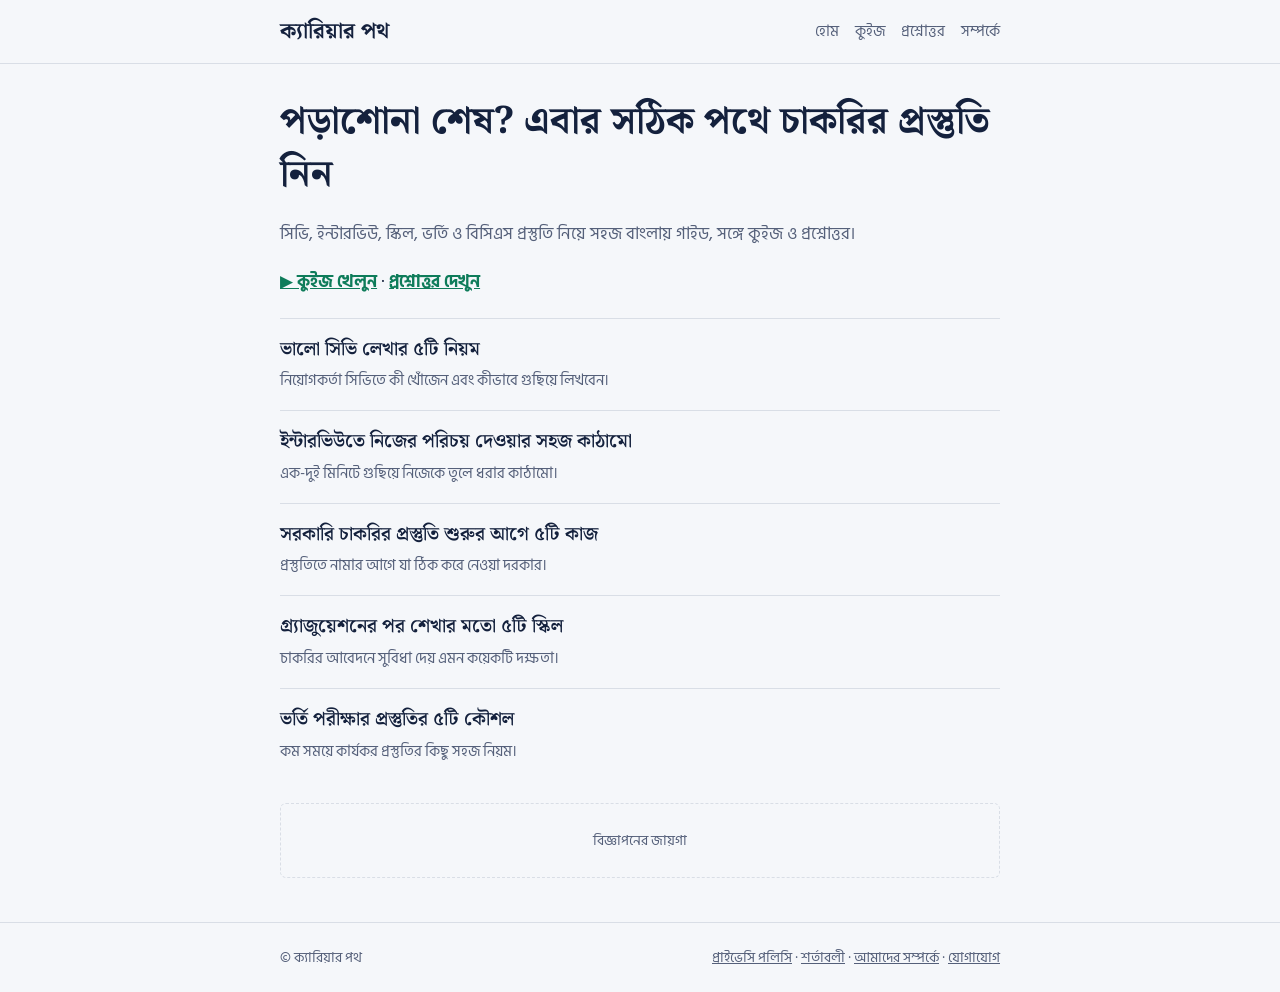
==== index.html @ 370eeb0a "Add files via upload" ====
<!DOCTYPE html>
<html lang="bn"><head><meta charset="utf-8"><meta name="viewport" content="width=device-width, initial-scale=1, viewport-fit=cover">
<title>শিক্ষা, চাকরি ও ক্যারিয়ার গাইড – ক্যারিয়ার পথ</title><meta name="description" content="সিভি, ইন্টারভিউ, চাকরির প্রস্তুতি, ভর্তি ও কুইজ নিয়ে সহজ বাংলা গাইড।">
<link rel="stylesheet" href="https://fonts.googleapis.com/css2?family=Hind+Siliguri:wght@400;600&family=Noto+Serif+Bengali:wght@600;700&display=swap">
<link rel="stylesheet" href="/style.css">
</head><body>
<header><div class="wrap"><a class="logo" href="/">ক্যারিয়ার পথ</a>
<nav><a href="/">হোম</a><a href="/quiz.html">কুইজ</a><a href="/qa.html">প্রশ্নোত্তর</a><a href="/about.html">সম্পর্কে</a></nav></div></header>
<main class="wrap"><h1>পড়াশোনা শেষ? এবার সঠিক পথে চাকরির প্রস্তুতি নিন</h1>
<p class="lead">সিভি, ইন্টারভিউ, স্কিল, ভর্তি ও বিসিএস প্রস্তুতি নিয়ে সহজ বাংলায় গাইড, সঙ্গে কুইজ ও প্রশ্নোত্তর।</p>
<p><a href="/quiz.html"><b>▶ কুইজ খেলুন</b></a> · <a href="/qa.html"><b>প্রশ্নোত্তর দেখুন</b></a></p>
<ul class="list">
<li><a href="/cv-likhar-niyom.html">ভালো সিভি লেখার ৫টি নিয়ম</a><p>নিয়োগকর্তা সিভিতে কী খোঁজেন এবং কীভাবে গুছিয়ে লিখবেন।</p></li>
<li><a href="/interview-self-intro.html">ইন্টারভিউতে নিজের পরিচয় দেওয়ার সহজ কাঠামো</a><p>এক-দুই মিনিটে গুছিয়ে নিজেকে তুলে ধরার কাঠামো।</p></li>
<li><a href="/govt-job-prep-start.html">সরকারি চাকরির প্রস্তুতি শুরুর আগে ৫টি কাজ</a><p>প্রস্তুতিতে নামার আগে যা ঠিক করে নেওয়া দরকার।</p></li>
<li><a href="/skills-after-graduation.html">গ্র্যাজুয়েশনের পর শেখার মতো ৫টি স্কিল</a><p>চাকরির আবেদনে সুবিধা দেয় এমন কয়েকটি দক্ষতা।</p></li>
<li><a href="/admission-prep-tips.html">ভর্তি পরীক্ষার প্রস্তুতির ৫টি কৌশল</a><p>কম সময়ে কার্যকর প্রস্তুতির কিছু সহজ নিয়ম।</p></li>
</ul>
<div class="ad">বিজ্ঞাপনের জায়গা</div></main>
<footer><div class="wrap"><span>© ক্যারিয়ার পথ</span>
<span><a href="/privacy.html">প্রাইভেসি পলিসি</a> · <a href="/terms.html">শর্তাবলী</a> · <a href="/about.html">আমাদের সম্পর্কে</a> · <a href="/contact.html">যোগাযোগ</a></span></div></footer>
</body></html>
---- style.css ----
:root{--bg:#F5F7FA;--ink:#14213D;--muted:#55607A;--line:#D9DEE6;--accent:#0E7C5A;--panel:#fff;box-sizing:border-box;padding-top:env(safe-area-inset-top,0px);padding-bottom:env(safe-area-inset-bottom,0px)}
@media(prefers-color-scheme:dark){:root{--bg:#0F1626;--ink:#E8ECF5;--muted:#9AA6C0;--line:#26304A;--accent:#3CC796;--panel:#16203A}}
*{box-sizing:border-box}
body{margin:0;background:var(--bg);color:var(--ink);font:400 17px/1.8 "Hind Siliguri",system-ui,sans-serif}
a{color:var(--accent)}
:focus-visible{outline:3px solid #F4B942;outline-offset:2px}
.wrap{max-width:760px;margin:0 auto;padding:0 20px}
header{border-bottom:1px solid var(--line)}
header .wrap{display:flex;justify-content:space-between;align-items:center;padding-top:14px;padding-bottom:14px;gap:12px;flex-wrap:wrap}
.logo{font:700 22px "Noto Serif Bengali",serif;text-decoration:none;color:var(--ink)}
nav{display:flex;gap:16px;font-size:15px}
nav a{text-decoration:none;color:var(--muted)}
h1{font:700 clamp(26px,5.5vw,38px)/1.4 "Noto Serif Bengali",serif;margin:32px 0 10px}
h2{font:700 21px/1.5 "Noto Serif Bengali",serif;margin:28px 0 6px}
.lead{color:var(--muted)}
.list{list-style:none;margin:20px 0;padding:0}
.list li{padding:16px 0;border-top:1px solid var(--line)}
.list a{text-decoration:none;color:var(--ink);font:600 19px/1.5 "Noto Serif Bengali",serif}
.list p{margin:2px 0 0;color:var(--muted);font-size:15px}
.ad{border:1px dashed var(--line);color:var(--muted);text-align:center;padding:24px 12px;font-size:14px;margin:22px 0;border-radius:6px}
footer{border-top:1px solid var(--line);margin-top:44px;padding:22px 0;color:var(--muted);font-size:14px}
footer .wrap{display:flex;gap:14px;flex-wrap:wrap;justify-content:space-between}
footer a{color:var(--muted)}
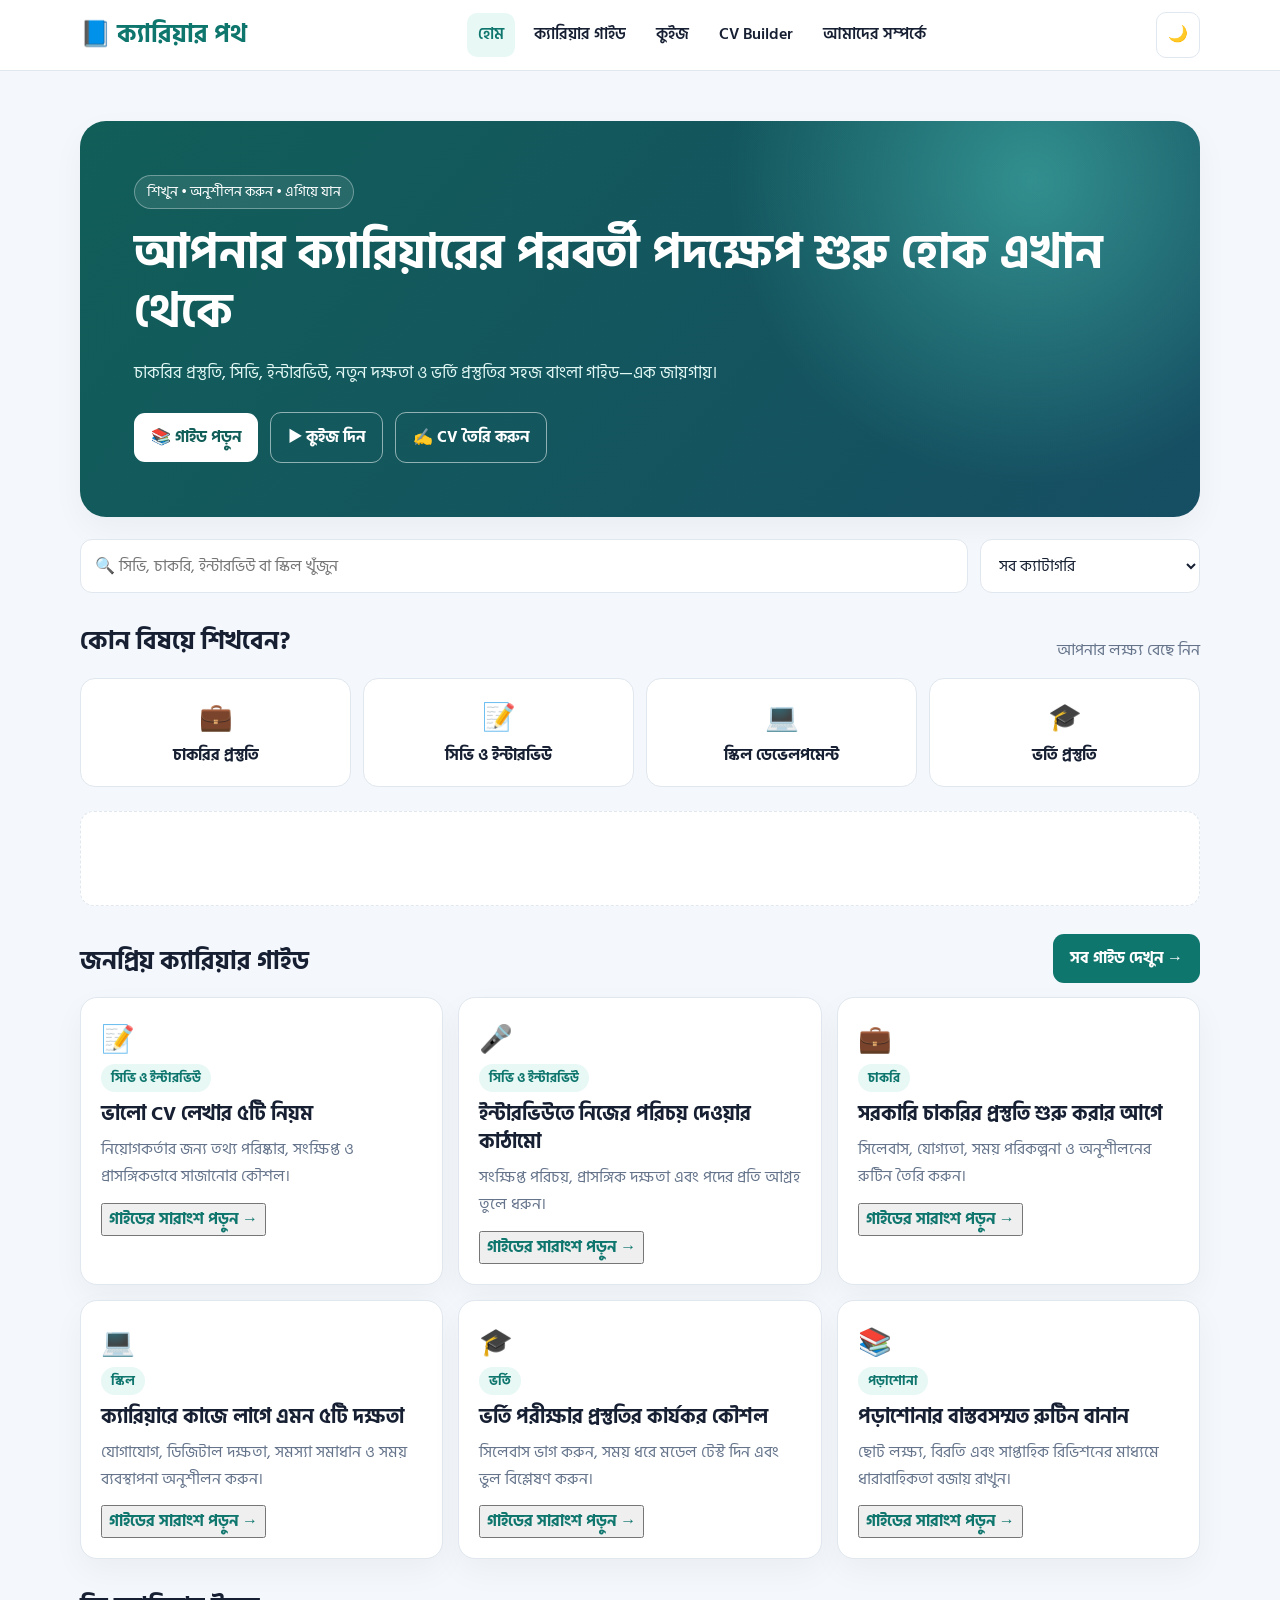
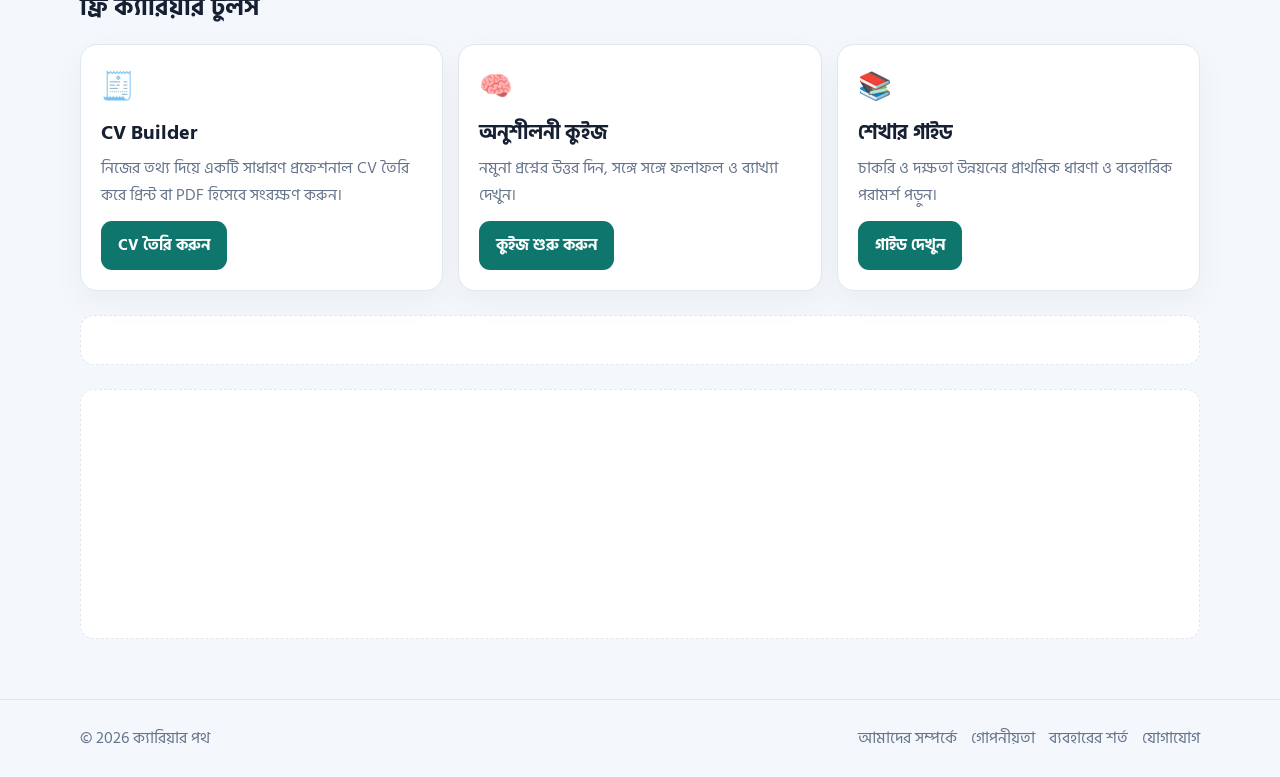
==== commit a311f746: "Update index.html" ====
--- a/index.html
+++ b/index.html
@@ -1,22 +1,223 @@
 <!DOCTYPE html>
-<html lang="bn"><head><meta charset="utf-8"><meta name="viewport" content="width=device-width, initial-scale=1, viewport-fit=cover">
-<title>শিক্ষা, চাকরি ও ক্যারিয়ার গাইড – ক্যারিয়ার পথ</title><meta name="description" content="সিভি, ইন্টারভিউ, চাকরির প্রস্তুতি, ভর্তি ও কুইজ নিয়ে সহজ বাংলা গাইড।">
-<link rel="stylesheet" href="https://fonts.googleapis.com/css2?family=Hind+Siliguri:wght@400;600&family=Noto+Serif+Bengali:wght@600;700&display=swap">
-<link rel="stylesheet" href="/style.css">
-</head><body>
-<header><div class="wrap"><a class="logo" href="/">ক্যারিয়ার পথ</a>
-<nav><a href="/">হোম</a><a href="/quiz.html">কুইজ</a><a href="/qa.html">প্রশ্নোত্তর</a><a href="/about.html">সম্পর্কে</a></nav></div></header>
-<main class="wrap"><h1>পড়াশোনা শেষ? এবার সঠিক পথে চাকরির প্রস্তুতি নিন</h1>
-<p class="lead">সিভি, ইন্টারভিউ, স্কিল, ভর্তি ও বিসিএস প্রস্তুতি নিয়ে সহজ বাংলায় গাইড, সঙ্গে কুইজ ও প্রশ্নোত্তর।</p>
-<p><a href="/quiz.html"><b>▶ কুইজ খেলুন</b></a> · <a href="/qa.html"><b>প্রশ্নোত্তর দেখুন</b></a></p>
-<ul class="list">
-<li><a href="/cv-likhar-niyom.html">ভালো সিভি লেখার ৫টি নিয়ম</a><p>নিয়োগকর্তা সিভিতে কী খোঁজেন এবং কীভাবে গুছিয়ে লিখবেন।</p></li>
-<li><a href="/interview-self-intro.html">ইন্টারভিউতে নিজের পরিচয় দেওয়ার সহজ কাঠামো</a><p>এক-দুই মিনিটে গুছিয়ে নিজেকে তুলে ধরার কাঠামো।</p></li>
-<li><a href="/govt-job-prep-start.html">সরকারি চাকরির প্রস্তুতি শুরুর আগে ৫টি কাজ</a><p>প্রস্তুতিতে নামার আগে যা ঠিক করে নেওয়া দরকার।</p></li>
-<li><a href="/skills-after-graduation.html">গ্র্যাজুয়েশনের পর শেখার মতো ৫টি স্কিল</a><p>চাকরির আবেদনে সুবিধা দেয় এমন কয়েকটি দক্ষতা।</p></li>
-<li><a href="/admission-prep-tips.html">ভর্তি পরীক্ষার প্রস্তুতির ৫টি কৌশল</a><p>কম সময়ে কার্যকর প্রস্তুতির কিছু সহজ নিয়ম।</p></li>
-</ul>
-<div class="ad">বিজ্ঞাপনের জায়গা</div></main>
-<footer><div class="wrap"><span>© ক্যারিয়ার পথ</span>
-<span><a href="/privacy.html">প্রাইভেসি পলিসি</a> · <a href="/terms.html">শর্তাবলী</a> · <a href="/about.html">আমাদের সম্পর্কে</a> · <a href="/contact.html">যোগাযোগ</a></span></div></footer>
-</body></html>+<html lang="bn">
+<head>
+<meta charset="UTF-8">
+<meta name="viewport" content="width=device-width, initial-scale=1">
+<meta name="theme-color" content="#0f766e">
+<title>ক্যারিয়ার পথ — শিক্ষা, চাকরি ও ক্যারিয়ার গাইড</title>
+<meta name="description" content="বাংলায় ক্যারিয়ার গাইড, CV Builder, চাকরির প্রস্তুতি, ইন্টারভিউ টিপস ও অনুশীলনী কুইজ।">
+<link rel="canonical" href="https://rifathossain122100-dev.github.io/">
+<link rel="preconnect" href="https://fonts.googleapis.com">
+<link href="https://fonts.googleapis.com/css2?family=Hind+Siliguri:wght@400;500;600;700&display=swap" rel="stylesheet">
+<style>
+:root{--bg:#f4f7fb;--card:#fff;--text:#172033;--muted:#65748b;--primary:#0f766e;--primary2:#115e59;--border:#e0e7ef;--soft:#e7f8f5;--shadow:0 12px 32px #0f172a0b}
+body.dark{--bg:#0b1220;--card:#121d2e;--text:#edf4ff;--muted:#a6b4c8;--primary:#5eead4;--primary2:#99f6e4;--border:#29374b;--soft:#14312f;--shadow:0 12px 32px #0003}
+*{box-sizing:border-box}html{scroll-behavior:smooth}body{margin:0;background:var(--bg);color:var(--text);font-family:'Hind Siliguri',sans-serif;line-height:1.7}a{color:inherit;text-decoration:none}button,input,textarea,select{font:inherit}button{cursor:pointer}.wrap{width:min(1120px,92%);margin:auto}
+header{position:sticky;top:0;z-index:20;background:var(--card);border-bottom:1px solid var(--border)}.nav{min-height:70px;display:flex;align-items:center;justify-content:space-between;gap:16px;flex-wrap:wrap}.brand{font-size:25px;font-weight:700;color:var(--primary)}nav{display:flex;gap:8px;flex-wrap:wrap}nav button,.icon-btn{border:0;background:transparent;color:var(--text);padding:8px 11px;border-radius:10px;font-weight:600}nav button:hover,nav button.active{background:var(--soft);color:var(--primary)}.icon-btn{border:1px solid var(--border)}
+main{padding-bottom:36px}.hero{margin:26px 0 22px;padding:clamp(26px,5vw,54px);border-radius:26px;color:white;background:radial-gradient(circle at 85% 15%,#5eead466,transparent 30%),linear-gradient(130deg,#115e59,#164e63);box-shadow:var(--shadow)}.pill{display:inline-block;border:1px solid #ffffff55;background:#ffffff18;border-radius:30px;padding:4px 12px;font-size:14px}.hero h1{font-size:clamp(30px,5vw,47px);line-height:1.25;margin:16px 0 12px}.hero p{max-width:680px;color:#e1f7f4;font-size:17px}.btn{display:inline-flex;align-items:center;justify-content:center;gap:7px;border:0;border-radius:11px;padding:11px 17px;background:var(--primary);color:white;font-weight:700}.hero .btn{background:#fff;color:#115e59;margin:7px 8px 0 0}.hero .btn.outline{background:transparent;color:white;border:1px solid #ffffff88}.section-head{display:flex;align-items:end;justify-content:space-between;gap:12px;margin:28px 0 14px}.section-head h2{font-size:25px;margin:0}.muted{color:var(--muted)}.searchrow{display:grid;grid-template-columns:1fr 220px;gap:12px;margin:20px 0}.field{width:100%;padding:12px 14px;border:1px solid var(--border);border-radius:12px;background:var(--card);color:var(--text);outline-color:var(--primary)}.grid{display:grid;grid-template-columns:repeat(3,minmax(0,1fr));gap:15px}.card{background:var(--card);border:1px solid var(--border);border-radius:17px;padding:20px;box-shadow:var(--shadow);min-width:0}.card h3{margin:8px 0;font-size:20px;line-height:1.4}.card p{color:var(--muted);margin:0 0 12px}.tag{display:inline-block;background:var(--soft);color:var(--primary);padding:3px 10px;border-radius:30px;font-size:13px;font-weight:700}.emoji{font-size:27px}.read{color:var(--primary);font-weight:700}.category-grid{display:grid;grid-template-columns:repeat(4,1fr);gap:12px}.category{background:var(--card);border:1px solid var(--border);border-radius:15px;padding:17px 10px;text-align:center;color:var(--text);font-weight:700}.category span{display:block;font-size:27px}.adslot{min-height:95px;margin:24px 0;background:var(--card);border:1px dashed var(--border);border-radius:14px;display:grid;place-items:center;text-align:center;padding:12px;color:var(--muted);overflow:hidden}.adslot small{display:block;font-size:11px}.page{display:none;padding-top:24px}.page.active{display:block}.page-intro{margin-bottom:20px}.two-col{display:grid;grid-template-columns:1fr 1fr;gap:16px}.formgrid{display:grid;grid-template-columns:1fr 1fr;gap:12px}.formgrid .full{grid-column:1/-1}.label{display:block;font-weight:600;margin-bottom:5px}.quiz-option{display:block;width:100%;text-align:left;padding:12px;margin:8px 0;border:1px solid var(--border);border-radius:11px;background:var(--card);color:var(--text)}.quiz-option:hover{border-color:var(--primary)}.quiz-option.correct{background:#dcfce7;color:#166534;border-color:#86efac}.quiz-option.wrong{background:#fee2e2;color:#991b1b;border-color:#fca5a5}.notice{padding:13px 15px;border-radius:12px;background:var(--soft);color:var(--text);margin:12px 0}.resume-preview{background:white;color:#172033;padding:28px;border:1px solid #d1d5db;border-radius:8px;min-height:260px}.resume-preview h2{margin:0;color:#115e59}.resume-preview hr{border:0;border-top:2px solid #0f766e;margin:10px 0}.resume-preview h3{margin:12px 0 3px}.resume-preview p{margin:3px 0}.footer{border-top:1px solid var(--border);padding:25px 0;color:var(--muted)}.footer-inner{display:flex;justify-content:space-between;gap:12px;flex-wrap:wrap}.footlinks{display:flex;gap:14px;flex-wrap:wrap}.empty{text-align:center;padding:25px;color:var(--muted);grid-column:1/-1}.small{font-size:13px}.hide{display:none!important}
+@media(max-width:760px){.nav{padding:10px 0}.nav nav{order:3;width:100%;overflow-x:auto;flex-wrap:nowrap;padding-bottom:4px}.nav nav button{white-space:nowrap}.grid{grid-template-columns:1fr}.category-grid{grid-template-columns:repeat(2,1fr)}.searchrow,.two-col{grid-template-columns:1fr}.formgrid{grid-template-columns:1fr}.formgrid .full{grid-column:auto}.section-head{align-items:start;flex-direction:column}}
+@media print{header,.hero,.no-print,.footer{display:none!important}body{background:white}.wrap{width:100%}.page{display:none!important}#cvPage{display:block!important}.resume-preview{border:0;padding:0}}
+</style>
+</head>
+<body>
+<header>
+ <div class="wrap nav">
+  <a href="#" class="brand" data-page="home">📘 ক্যারিয়ার পথ</a>
+  <nav aria-label="প্রধান নেভিগেশন">
+   <button class="active" data-page="home">হোম</button>
+   <button data-page="guides">ক্যারিয়ার গাইড</button>
+   <button data-page="quiz">কুইজ</button>
+   <button data-page="cv">CV Builder</button>
+   <button data-page="about">আমাদের সম্পর্কে</button>
+  </nav>
+  <button class="icon-btn" id="themeToggle" aria-label="থিম পরিবর্তন">🌙</button>
+ </div>
+</header>
+<main class="wrap">
+<section id="homePage" class="page active">
+ <div class="hero">
+  <span class="pill">শিখুন • অনুশীলন করুন • এগিয়ে যান</span>
+  <h1>আপনার ক্যারিয়ারের পরবর্তী পদক্ষেপ শুরু হোক এখান থেকে</h1>
+  <p>চাকরির প্রস্তুতি, সিভি, ইন্টারভিউ, নতুন দক্ষতা ও ভর্তি প্রস্তুতির সহজ বাংলা গাইড—এক জায়গায়।</p>
+  <button class="btn" data-page="guides">📚 গাইড পড়ুন</button>
+  <button class="btn outline" data-page="quiz">▶ কুইজ দিন</button>
+  <button class="btn outline" data-page="cv">✍️ CV তৈরি করুন</button>
+ </div>
+ <div class="searchrow">
+  <input class="field" id="homeSearch" type="search" placeholder="🔍 সিভি, চাকরি, ইন্টারভিউ বা স্কিল খুঁজুন">
+  <select class="field" id="homeCategory"><option value="সব">সব ক্যাটাগরি</option><option>চাকরি</option><option>সিভি ও ইন্টারভিউ</option><option>স্কিল</option><option>ভর্তি</option><option>পড়াশোনা</option></select>
+ </div>
+ <div class="section-head"><h2>কোন বিষয়ে শিখবেন?</h2><span class="muted">আপনার লক্ষ্য বেছে নিন</span></div>
+ <div class="category-grid">
+  <button class="category" data-filter="চাকরি"><span>💼</span>চাকরির প্রস্তুতি</button>
+  <button class="category" data-filter="সিভি ও ইন্টারভিউ"><span>📝</span>সিভি ও ইন্টারভিউ</button>
+  <button class="category" data-filter="স্কিল"><span>💻</span>স্কিল ডেভেলপমেন্ট</button>
+  <button class="category" data-filter="ভর্তি"><span>🎓</span>ভর্তি প্রস্তুতি</button>
+ </div>
+ <div class="adslot" aria-label="বিজ্ঞাপন">
+  <script async="async" data-cfasync="false" src="https://bauval.org/21/ec439798a4ac57d66d817106ff1d4ce7"></script>
+  <div id="container-ec439798a4ac57d66d817106ff1d4ce7"></div>
+</div>
+ <div class="section-head"><h2>জনপ্রিয় ক্যারিয়ার গাইড</h2><button class="btn" data-page="guides">সব গাইড দেখুন →</button></div>
+ <div class="grid" id="homeArticles"></div>
+ <div class="section-head"><h2>ফ্রি ক্যারিয়ার টুলস</h2></div>
+ <div class="grid">
+  <article class="card"><div class="emoji">🧾</div><h3>CV Builder</h3><p>নিজের তথ্য দিয়ে একটি সাধারণ প্রফেশনাল CV তৈরি করে প্রিন্ট বা PDF হিসেবে সংরক্ষণ করুন।</p><button class="btn" data-page="cv">CV তৈরি করুন</button></article>
+  <article class="card"><div class="emoji">🧠</div><h3>অনুশীলনী কুইজ</h3><p>নমুনা প্রশ্নের উত্তর দিন, সঙ্গে সঙ্গে ফলাফল ও ব্যাখ্যা দেখুন।</p><button class="btn" data-page="quiz">কুইজ শুরু করুন</button></article>
+  <article class="card"><div class="emoji">📚</div><h3>শেখার গাইড</h3><p>চাকরি ও দক্ষতা উন্নয়নের প্রাথমিক ধারণা ও ব্যবহারিক পরামর্শ পড়ুন।</p><button class="btn" data-page="guides">গাইড দেখুন</button></article>
+ </div>
+</section>
+
+<section id="guidesPage" class="page">
+ <div class="page-intro"><span class="tag">CAREER LIBRARY</span><h1>ক্যারিয়ার গাইড ও শেখার লাইব্রেরি</h1><p class="muted">বিষয় বা কীওয়ার্ড দিয়ে গাইড খুঁজুন। প্রকাশিত তথ্যের তারিখ ও উৎস প্রতিটি নিবন্ধে যাচাই করুন।</p></div>
+ <div class="searchrow"><input class="field" id="guideSearch" type="search" placeholder="গাইড খুঁজুন..."><select class="field" id="guideCategory"><option value="সব">সব ক্যাটাগরি</option><option>চাকরি</option><option>সিভি ও ইন্টারভিউ</option><option>স্কিল</option><option>ভর্তি</option><option>পড়াশোনা</option></select></div>
+ <div class="grid" id="allArticles"></div>
+ <div class="notice">তথ্যসংক্রান্ত সতর্কতা: এখানে দেওয়া গাইড সাধারণ শিক্ষামূলক তথ্য। চাকরির বিজ্ঞপ্তি, যোগ্যতা, তারিখ ও সরকারি নিয়ম সংশ্লিষ্ট অফিসিয়াল উৎস থেকে যাচাই করুন।</div>
+</section>
+
+<section id="quizPage" class="page">
+ <div class="page-intro"><span class="tag">PRACTICE QUIZ</span><h1>ক্যারিয়ার প্রস্তুতি কুইজ</h1><p class="muted">এটি একটি নমুনা অনুশীলনী কুইজ—এটি কোনো অফিসিয়াল পরীক্ষার প্রশ্নপত্র নয়।</p></div>
+ <div class="card" id="quizBox">
+  <div class="section-head"><h2 id="quizProgress">প্রশ্ন ১</h2><span class="tag">নিজেকে যাচাই করুন</span></div>
+  <h3 id="quizQuestion"></h3><div id="quizOptions"></div><p id="quizFeedback" aria-live="polite" class="muted"></p>
+  <button class="btn" id="nextQuestion">পরের প্রশ্ন →</button>
+  <button class="btn" id="restartQuiz" style="display:none">আবার শুরু করুন</button>
+ </div>
+</section>
+
+<section id="cvPage" class="page">
+ <div class="page-intro no-print"><span class="tag">FREE TOOL</span><h1>সহজ CV Builder</h1><p class="muted">নিজের সঠিক তথ্য লিখুন। Preview তৈরি করে Print চাপুন; প্রিন্ট ডায়ালগে “Save as PDF” নির্বাচন করা যায়। তথ্য এই ব্রাউজারে সার্ভারে পাঠানো হয় না।</p></div>
+ <div class="two-col no-print">
+  <form class="card" id="cvForm">
+   <h2>আপনার তথ্য</h2>
+   <div class="formgrid">
+    <div class="full"><label class="label" for="cvName">পূর্ণ নাম *</label><input class="field" id="cvName" required placeholder="আপনার নাম"></div>
+    <div><label class="label" for="cvEmail">ইমেইল</label><input class="field" id="cvEmail" type="email" placeholder="name@example.com"></div>
+    <div><label class="label" for="cvPhone">ফোন</label><input class="field" id="cvPhone" placeholder="মোবাইল নম্বর"></div>
+    <div class="full"><label class="label" for="cvAddress">ঠিকানা / শহর</label><input class="field" id="cvAddress" placeholder="শহর, জেলা"></div>
+    <div class="full"><label class="label" for="cvObjective">Career Objective</label><textarea class="field" id="cvObjective" rows="3" placeholder="আপনার পেশাগত লক্ষ্য"></textarea></div>
+    <div class="full"><label class="label" for="cvEducation">শিক্ষাগত যোগ্যতা</label><textarea class="field" id="cvEducation" rows="3" placeholder="ডিগ্রি, প্রতিষ্ঠান, বছর, ফলাফল"></textarea></div>
+    <div class="full"><label class="label" for="cvSkills">দক্ষতা</label><textarea class="field" id="cvSkills" rows="2" placeholder="যেমন: MS Word, Communication, বাংলা/ইংরেজি"></textarea></div>
+    <div class="full"><label class="label" for="cvExperience">অভিজ্ঞতা / প্রজেক্ট</label><textarea class="field" id="cvExperience" rows="3" placeholder="প্রাসঙ্গিক অভিজ্ঞতা বা প্রজেক্ট; না থাকলে ফাঁকা রাখুন"></textarea></div>
+   </div>
+   <p><button class="btn" type="submit">Preview আপডেট করুন</button> <button class="btn" type="button" id="printCV">প্রিন্ট / PDF</button></p>
+   <p class="small muted">মিথ্যা যোগ্যতা বা অভিজ্ঞতা লিখবেন না। চাকরির ধরন অনুযায়ী CV পরিবর্তন করুন।</p>
+  </form>
+  <div class="card"><h2>CV Preview</h2><div class="resume-preview" id="resumePreview"><h2>আপনার নাম</h2><p>আপনার যোগাযোগের তথ্য</p><hr><h3>Career Objective</h3><p>আপনার পেশাগত লক্ষ্য এখানে দেখা যাবে।</p><h3>Education</h3><p>আপনার শিক্ষাগত যোগ্যতা</p></div></div>
+ </div>
+ <div class="resume-preview hide" id="printOnlyPreview"></div>
+</section>
+
+<section id="aboutPage" class="page">
+ <div class="page-intro"><span class="tag">ABOUT</span><h1>ক্যারিয়ার পথ সম্পর্কে</h1><p class="muted">শিক্ষা, চাকরির প্রস্তুতি এবং দক্ষতা উন্নয়নকে সহজ ভাষায় তুলে ধরাই এই ওয়েবসাইটের উদ্দেশ্য।</p></div>
+ <div class="grid">
+  <article class="card"><div class="emoji">🎯</div><h3>আমাদের উদ্দেশ্য</h3><p>বাংলাভাষী শিক্ষার্থী ও চাকরিপ্রার্থীদের জন্য ব্যবহারিক গাইড, অনুশীলনী ও সহজ টুল এক জায়গায় রাখা।</p></article>
+  <article class="card"><div class="emoji">🔎</div><h3>তথ্যের নির্ভরযোগ্যতা</h3><p>গুরুত্বপূর্ণ নিয়ম, চাকরির বিজ্ঞপ্তি ও সময়সীমা সংশ্লিষ্ট অফিসিয়াল উৎস থেকে যাচাই করা উচিত।</p></article>
+  <article class="card"><div class="emoji">✉️</div><h3>যোগাযোগ</h3><p>প্রশ্ন, সংশোধন বা মতামতের জন্য আপনার কার্যকর ইমেইল ঠিকানা এখানে প্রকাশ করুন।</p><p><b>ইমেইল:</b> [আপনার যোগাযোগের ইমেইল যোগ করুন]</p></article>
+ </div>
+ <div class="notice">প্রকাশের আগে এই পেজে প্রকৃত পরিচালকের পরিচয়/সম্পাদকীয় নীতি এবং কাজ করে এমন যোগাযোগের ঠিকানা যোগ করুন। এখানে কোনো কাল্পনিক পরিচয় দেওয়া হয়নি।</div>
+style="display:none">আবার শুরু করুন</button>
+ </div>
+</section>
+
+<section id="cvPage" class="page">
+ <div class="page-intro no-print"><span class="tag">FREE TOOL</span><h1>সহজ CV Builder</h1><p class="muted">নিজের সঠিক তথ্য লিখুন। Preview তৈরি করে Print চাপুন; প্রিন্ট ডায়ালগে “Save as PDF” নির্বাচন করা যায়। তথ্য এই ব্রাউজারে সার্ভারে পাঠানো হয় না।</p></div>
+ <div class="two-col no-print">
+  <form class="card" id="cvForm">
+   <h2>আপনার তথ্য</h2>
+   <div class="formgrid">
+    <div class="full"><label class="label" for="cvName">পূর্ণ নাম *</label><input class="field" id="cvName" required placeholder="আপনার নাম"></div>
+    <div><label class="label" for="cvEmail">ইমেইল</label><input class="field" id="cvEmail" type="email" placeholder="name@example.com"></div>
+    <div><label class="label" for="cvPhone">ফোন</label><input class="field" id="cvPhone" placeholder="মোবাইল নম্বর"></div>
+    <div class="full"><label class="label" for="cvAddress">ঠিকানা / শহর</label><input class="field" id="cvAddress" placeholder="শহর, জেলা"></div>
+    <div class="full"><label class="label" for="cvObjective">Career Objective</label><textarea class="field" id="cvObjective" rows="3" placeholder="আপনার পেশাগত লক্ষ্য"></textarea></div>
+    <div class="full"><label class="label" for="cvEducation">শিক্ষাগত যোগ্যতা</label><textarea class="field" id="cvEducation" rows="3" placeholder="ডিগ্রি, প্রতিষ্ঠান, বছর, ফলাফল"></textarea></div>
+    <div class="full"><label class="label" for="cvSkills">দক্ষতা</label><textarea class="field" id="cvSkills" rows="2" placeholder="যেমন: MS Word, Communication, বাংলা/ইংরেজি"></textarea></div>
+    <div class="full"><label class="label" for="cvExperience">অভিজ্ঞতা / প্রজেক্ট</label><textarea class="field" id="cvExperience" rows="3" placeholder="প্রাসঙ্গিক অভিজ্ঞতা বা প্রজেক্ট; না থাকলে ফাঁকা রাখুন"></textarea></div>
+   </div>
+   <p><button class="btn" type="submit">Preview আপডেট করুন</button> <button class="btn" type="button" id="printCV">প্রিন্ট / PDF</button></p>
+   <p class="small muted">মিথ্যা যোগ্যতা বা অভিজ্ঞতা লিখবেন না। চাকরির ধরন অনুযায়ী CV পরিবর্তন করুন।</p>
+  </form>
+  <div class="card"><h2>CV Preview</h2><div class="resume-preview" id="resumePreview"><h2>আপনার নাম</h2><p>আপনার যোগাযোগের তথ্য</p><hr><h3>Career Objective</h3><p>আপনার পেশাগত লক্ষ্য এখানে দেখা যাবে।</p><h3>Education</h3><p>আপনার শিক্ষাগত যোগ্যতা</p></div></div>
+ </div>
+ <div class="resume-preview hide" id="printOnlyPreview"></div>
+</section>
+
+<section id="aboutPage" class="page">
+ <div class="page-intro"><span class="tag">ABOUT</span><h1>ক্যারিয়ার পথ সম্পর্কে</h1><p class="muted">শিক্ষা, চাকরির প্রস্তুতি এবং দক্ষতা উন্নয়নকে সহজ ভাষায় তুলে ধরাই এই ওয়েবসাইটের উদ্দেশ্য।</p></div>
+ <div class="grid">
+  <article class="card"><div class="emoji">🎯</div><h3>আমাদের উদ্দেশ্য</h3><p>বাংলাভাষী শিক্ষার্থী ও চাকরিপ্রার্থীদের জন্য ব্যবহারিক গাইড, অনুশীলনী ও সহজ টুল এক জায়গায় রাখা।</p></article>
+  <article class="card"><div class="emoji">🔎</div><h3>তথ্যের নির্ভরযোগ্যতা</h3><p>গুরুত্বপূর্ণ নিয়ম, চাকরির বিজ্ঞপ্তি ও সময়সীমা সংশ্লিষ্ট অফিসিয়াল উৎস থেকে যাচাই করা উচিত।</p></article>
+  <article class="card"><div class="emoji">✉️</div><h3>যোগাযোগ</h3><p>প্রশ্ন, সংশোধন বা মতামতের জন্য আপনার কার্যকর ইমেইল ঠিকানা এখানে প্রকাশ করুন।</p><p><b>ইমেইল:</b> [আপনার যোগাযোগের ইমেইল যোগ করুন]</p></article>
+ </div>
+ <div class="notice">প্রকাশের আগে এই পেজে প্রকৃত পরিচালকের পরিচয়/সম্পাদকীয় নীতি এবং কাজ করে এমন যোগাযোগের ঠিকানা যোগ করুন। এখানে কোনো কাল্পনিক পরিচয় দেওয়া হয়নি।</div>
+ <h2>গোপনীয়তা ও ব্যবহারের শর্ত</h2>
+ <div class="card"><h3>গোপনীয়তা</h3><p>এই ডেমোতে CV Builder-এর তথ্য স্থানীয় পেজে দেখানো হয়; কোনো সার্ভারে পাঠানো হয় না। বিজ্ঞাপন বা তৃতীয় পক্ষের টুল যুক্ত করলে তাদের ডেটা সংগ্রহ, কুকি ও গোপনীয়তা নীতি আলাদাভাবে উল্লেখ ও যাচাই করতে হবে।</p><h3>ব্যবহারের শর্ত</h3><p>এই ওয়েবসাইটের গাইড সাধারণ শিক্ষামূলক উদ্দেশ্যে। কোনো চাকরি, ভর্তি বা পরীক্ষায় সাফল্যের নিশ্চয়তা দেওয়া হয় না। অফিসিয়াল তথ্য সংশ্লিষ্ট কর্তৃপক্ষের ওয়েবসাইটে যাচাই করুন।</p></div>
+</section>
+
+<div class="adslot" aria-label="ব্যানার বিজ্ঞাপন" style="min-height:50px; padding:10px; overflow:hidden;">
+  <script>
+    atOptions = {
+      'key' : '6f81d3548ab7b83caaefa6d50b5c39cd',
+      'format' : 'iframe',
+      'height' : 50,
+      'width' : 320,
+      'params' : {}
+    };
+  </script>
+  <script src="https://bauval.org/22/6f81d3548ab7b83caaefa6d50b5c39cd"></script>
+</div>
+
+<div class="adslot" aria-label="Banner advertisement 300x250" style="min-height:250px; padding:10px; overflow:hidden;">
+  <script>
+    atOptions = {
+      'key' : '45b2a9647d4b4a7adecc0b934622bbaa',
+      'format' : 'iframe',
+      'height' : 250,
+      'width' : 300,
+      'params' : {}
+    };
+  </script>
+  <script src="https://bauval.org/22/45b2a9647d4b4a7adecc0b934622bbaa"></script>
+</div>
+</main>
+<footer class="footer"><div class="wrap footer-inner"><span>© <span id="year"></span> ক্যারিয়ার পথ</span><div class="footlinks"><a href="#" data-page="about">আমাদের সম্পর্কে</a><a href="#" data-page="about">গোপনীয়তা</a><a href="#" data-page="about">ব্যবহারের শর্ত</a><a href="#" data-page="about">যোগাযোগ</a></div></div></footer>
+
+<script>
+const articleData=[
+ {title:"ভালো CV লেখার ৫টি নিয়ম",desc:"নিয়োগকর্তার জন্য তথ্য পরিষ্কার, সংক্ষিপ্ত ও প্রাসঙ্গিকভাবে সাজানোর কৌশল।",cat:"সিভি ও ইন্টারভিউ",icon:"📝",url:"/cv-likhar-niyom.html",date:"শিক্ষামূলক গাইড",body:"CV-তে যোগাযোগের তথ্য, সংক্ষিপ্ত career objective, প্রাসঙ্গিক শিক্ষা, দক্ষতা এবং সত্যিকারের অভিজ্ঞতা সাজিয়ে লিখুন। চাকরির বিবরণের সঙ্গে মেলে এমন তথ্য আগে রাখুন। বানান ও যোগাযোগের তথ্য জমা দেওয়ার আগে যাচাই করুন।"},
+ {title:"ইন্টারভিউতে নিজের পরিচয় দেওয়ার কাঠামো",desc:"সংক্ষিপ্ত পরিচয়, প্রাসঙ্গিক দক্ষতা এবং পদের প্রতি আগ্রহ তুলে ধরুন।",cat:"সিভি ও ইন্টারভিউ",icon:"🎤",url:"/interview-self-intro.html",date:"শিক্ষামূলক গাইড",body:"নিজের নাম ও শিক্ষাগত পরিচয় দিয়ে শুরু করুন। এরপর পদের সঙ্গে সম্পর্কিত দক্ষতা বা প্রকল্পের উদাহরণ দিন। শেষে কেন এই পদে আগ্রহী তা সংক্ষেপে বলুন। মুখস্থ শোনানোর বদলে স্বাভাবিকভাবে অনুশীলন করুন।"},
+ {title:"সরকারি চাকরির প্রস্তুতি শুরু করার আগে",desc:"সিলেবাস, যোগ্যতা, সময় পরিকল্পনা ও অনুশীলনের রুটিন তৈরি করুন।",cat:"চাকরি",icon:"💼",url:"/govt-job-prep-start.html",date:"শিক্ষামূলক গাইড",body:"প্রথমে সংশ্লিষ্ট নিয়োগকারী প্রতিষ্ঠানের অফিসিয়াল বিজ্ঞপ্তি থেকে যোগ্যতা, সিলেবাস ও সময়সীমা যাচাই করুন। এরপর বিষয়ভিত্তিক পরিকল্পনা, নিয়মিত অনুশীলন এবং ভুলের খাতা তৈরি করুন। অননুমোদিত সূত্রের তারিখের ওপর নির্ভর করবেন না।"},
+ {title:"ক্যারিয়ারে কাজে লাগে এমন ৫টি দক্ষতা",desc:"যোগাযোগ, ডিজিটাল দক্ষতা, সমস্যা সমাধান ও সময় ব্যবস্থাপনা অনুশীলন করুন।",cat:"স্কিল",icon:"💻",url:"/skills-after-graduation.html",date:"শিক্ষামূলক গাইড",body:"পেশা অনুযায়ী দক্ষতার চাহিদা আলাদা। সাধারণভাবে যোগাযোগ, ডিজিটাল টুল ব্যবহার, সমস্যা সমাধান, দলগত কাজ এবং সময় ব্যবস্থাপনা উপকারী। ছোট প্রজেক্ট তৈরি করে শেখা দক্ষতার প্রমাণ দেখাতে পারেন।"},
+ {title:"ভর্তি পরীক্ষার প্রস্তুতির কার্যকর কৌশল",desc:"সিলেবাস ভাগ করুন, সময় ধরে মডেল টেস্ট দিন এবং ভুল বিশ্লেষণ করুন।",cat:"ভর্তি",icon:"🎓",url:"/admission-prep-tips.html",date:"শিক্ষামূলক গাইড",body:"সর্বশেষ অফিসিয়াল ভর্তি বিজ্ঞপ্তি ও সিলেবাস সংগ্রহ করুন। অধ্যায়ভিত্তিক লক্ষ্য নির্ধারণ করুন, নিয়মিত প্রশ্ন সমাধান করুন এবং সময় ধরে মডেল টেস্ট দিন। ভুল উত্তর কেন হয়েছে তা লিখে আবার অনুশীলন করুন।"},
+ {title:"পড়াশোনার বাস্তবসম্মত রুটিন বানান",desc:"ছোট লক্ষ্য, বিরতি এবং সাপ্তাহিক রিভিশনের মাধ্যমে ধারাবাহিকতা বজায় রাখুন।",cat:"পড়াশোনা",icon:"📚",url:"#",date:"শিক্ষামূলক গাইড",body:"নিজের সময় ও শক্তি অনুযায়ী ছোট লক্ষ্য নির্ধারণ করুন। পড়ার মাঝে ছোট বিরতি নিন, আগের বিষয় রিভিশন করুন এবং সপ্তাহ শেষে অগ্রগতি যাচাই করুন। অন্যের রুটিন হুবহু অনুসরণ না করে নিজের প্রয়োজন অনুযায়ী বদলান।"}
+];
+function articleCard(a){return `<article class="card"><div class="emoji">${a.icon}</div><span class="tag">${a.cat}</span><h3>${a.title}</h3><p>${a.desc}</p><button class="read" data-article="${articleData.indexOf(a)}">গাইডের সারাংশ পড়ুন →</button></article>`}
+function renderArticles(target,query="",category="সব"){let items=articleData.filter(a=>(category==="সব"||a.cat===category)&&(a.title+" "+a.desc+" "+a.cat).toLowerCase().includes(query.toLowerCase()));document.getElementById(target).innerHTML=items.length?items.map(articleCard).join(""):'<div class="empty">কোনো গাইড পাওয়া যায়নি। অন্য শব্দ দিয়ে চেষ্টা করুন।</div>'}
+function showPage(name){document.querySelectorAll(".page").forEach(p=>p.classList.remove("active"));let el=document.getElementById(name+"Page");if(el)el.classList.add("active");document.querySelectorAll("[data-page]").forEach(b=>b.classList.toggle("active",b.dataset.page===name));window.scrollTo({top:0,behavior:"smooth"});if(name==="guides")renderArticles("allArticles",document.getElementById("guideSearch").value,document.getElementById("guideCategory").value)}
+document.addEventListener("click",e=>{let p=e.target.closest("[data-page]");if(p){e.preventDefault();showPage(p.dataset.page)}let f=e.target.closest("[data-filter]");if(f){document.getElementById("homeCategory").value=f.dataset.filter;renderHome()}let a=e.target.closest("[data-article]");if(a){let item=articleData[Number(a.dataset.article)];alert(item.title+"\n\n"+item.body+"\n\nনোট: এটি সাধারণ শিক্ষামূলক তথ্য। গুরুত্বপূর্ণ নিয়ম সংশ্লিষ্ট অফিসিয়াল উৎস থেকে যাচাই করুন।")}})
+function renderHome(){renderArticles("homeArticles",document.getElementById("homeSearch").value,document.getElementById("homeCategory").value)}
+document.getElementById("homeSearch").addEventListener("input",renderHome);document.getElementById("homeCategory").addEventListener("change",renderHome);
+document.getElementById("guideSearch").addEventListener("input",()=>renderArticles("allArticles",document.getElementById("guideSearch").value,document.getElementById("guideCategory").value));
+document.getElementById("guideCategory").addEventListener("change",()=>renderArticles("allArticles",document.getElementById("guideSearch").value,document.getElementById("guideCategory").value));
+document.getElementById("year").textContent=new Date().getFullYear();
+const themeToggle=document.getElementById("themeToggle");function applyTheme(d){document.body.classList.toggle("dark",d);themeToggle.textContent=d?"☀️":"🌙";localStorage.setItem("careerTheme",d?"dark":"light")}applyTheme(localStorage.getItem("careerTheme")==="dark");themeToggle.addEventListener("click",()=>applyTheme(!document.body.classList.contains("dark")));
+const quiz=[
+ {q:"একটি CV-তে কোন তথ্যটি সবচেয়ে গুরুত্বপূর্ণ?",o:["অপ্রাসঙ্গিক ব্যক্তিগত গল্প","পদের সঙ্গে সম্পর্কিত সত্য তথ্য","অনেক রঙ ও ফন্ট","যাচাই না করা অভিজ্ঞতা"],a:1,why:"CV-তে পদের সঙ্গে সম্পর্কিত এবং সত্য তথ্য স্পষ্টভাবে তুলে ধরা উচিত।"},
+ {q:"চাকরির বিজ্ঞপ্তির যোগ্যতা যাচাই করার সবচেয়ে নির্ভরযোগ্য উপায় কোনটি?",o:["শুধু সামাজিক মাধ্যমের পোস্ট","বন্ধুর অনুমান","নিয়োগকারী প্রতিষ্ঠানের অফিসিয়াল বিজ্ঞপ্তি","পুরোনো বছরের বিজ্ঞপ্তি"],a:2,why:"যোগ্যতা ও সময়সীমা সংশ্লিষ্ট প্রতিষ্ঠানের সর্বশেষ অফিসিয়াল বিজ্ঞপ্তি থেকে যাচাই করুন।"},
+ {q:"ইন্টারভিউর আগে কোন প্রস্তুতিটি ভালো?",o:["প্রতিষ্ঠান ও পদের তথ্য পড়া","কোনো প্রশ্ন অনুশীলন না করা","দেরিতে পৌঁছানোর পরিকল্পনা","অভিজ্ঞতা বানিয়ে বলা"],a:0,why:"প্রতিষ্ঠান, পদ ও নিজের প্রাসঙ্গিক উদাহরণ নিয়ে প্রস্তুতি নেওয়া ভালো।"},
+ {q:"নতুন দক্ষতা শেখার ভালো পদ্ধতি কোনটি?",o:["শুধু ভিডিও দেখা, অনুশীলন নয়","ছোট প্রজেক্টে প্রয়োগ ও ফিডব্যাক নেওয়া","একদিনেই সব শেখার চেষ্টা","ভুল এড়াতে চেষ্টা না করা"],a:1,why:"বাস্তব অনুশীলন, প্রজেক্ট এবং ফিডব্যাক দক্ষতা উন্নত করতে সাহায্য করে।"},
+ {q:"মডেল টেস্টের পর কী করা উচিত?",o:["ভুলগুলো উপেক্ষা করা","শুধু স্কোর দেখা","ভুল বিশ্লেষণ করে আবার অনুশীলন","বিষয়টি আর না পড়া"],a:2,why:"ভুলের কারণ বুঝে সংশোধন করলে শেখা আরও কার্যকর হয়।"}
+];let qi=0,score=0,answered=false;
+function loadQuiz(){answered=false;let q=quiz[qi];document.getElementById("quizProgress").textContent=`প্রশ্ন ${qi+1} / ${quiz.length}`;document.getElementById("quizQuestion").textContent=q.q;document.getElementById("quizFeedback").textContent="";document.getElementById("quizOptions").innerHTML=q.o.map((x,i)=>`<button class="quiz-option" data-answer="${i}">${String.fromCharCode(কCode(i))}. ${x}</button>`).join("");document.getElementById("nextQuestion").style.display="inline-flex";document.getElementById("nextQuestion").textContent=qi===quiz.length-1?"ফলাফল দেখুন":"পরের প্রশ্ন →";document.getElementById("restartQuiz").style.display="none"}
+function কCode(i){return 0x0995+i}
+document.getElementById("quizOptions").addEventListener("click",e=>{let b=e.target.closest("[data-answer]");if(!b||answered)return;answered=true;let q=quiz[qi],v=Number(b.dataset.answer);if(v===q.a)score++;document.querySelectorAll(".quiz-option").forEach((el,i)=>{if(i===q.a)el.classList.add("correct");if(i===v&&v!==q.a)el.classList.add("wrong")});document.getElementById("quizFeedback").textContent=(v===q.a?"সঠিক উত্তর! ":"সঠিক উত্তরটি চিহ্নিত করা হয়েছে। ")+q.why});
+document.getElementById("nextQuestion").addEventListener("click",()=>{if(!answered){document.getElementById("quizFeedback").textContent="আগে একটি উত্তর নির্বাচন করুন।";return}if(qi<quiz.length-1){qi++;loadQuiz()}else{document.getElementById("quizProgress").textContent="আপনার ফলাফল";document.getElementById("quizQuestion").textContent=`আপনি ${quiz.length}টির মধ্যে ${score}টি সঠিক উত্তর দিয়েছেন।`;document.getElementById("quizOptions").innerHTML=`<p>${score>=4?"দারুণ!":"ভালো চেষ্টা।"} ভুল প্রশ্নগুলোর ব্যাখ্যা পড়ে আবার অনুশীলন করুন।</p>`;document.getElementById("quizFeedback").textContent="এটি কেবল নমুনা অনুশীলনী কুইজ; কোনো অফিসিয়াল পরীক্ষার ফল নয়।";document.getElementById("nextQuestion").style.display="none";document.getElementById("restartQuiz").style.display="inline-flex"}});
+document.getElementById("restartQuiz").addEventListener("click",()=>{qi=0;score=0;loadQuiz()});loadQuiz();
+function val(id){return document.getElementById(id).value.trim()}function esc(s){return s.replace(/[&<>"']/g,c=>({"&":"&amp;","<":"&lt;",">":"&gt;",'"':"&quot;","'":"&#39;"}[c]))}
+function updateCV(){let name=val("cvName")||"আপনার নাম",email=val("cvEmail"),phone=val("cvPhone"),address=val("cvAddress"),obj=val("cvObjective"),edu=val("cvEducation"),skills=val("cvSkills"),exp=val("cvExperience");let contact=[email,phone,address].filter(Boolean).map(esc).join(" · ");let section=(title,content)=>content?`<h3>${title}</h3><p>${esc(content).replace(/\n/g,"<br>")}</p>`:"";let out=`<h2>${esc(name)}</h2><p>${contact||"যোগাযোগের তথ্য যোগ করুন"}</p><hr>${section("Career Objective",obj)}${section("Education",edu)}${section("Skills",skills)}${section("Experience / Projects",exp)}<p class="small" style="margin-top:20px">তথ্য প্রার্থী কর্তৃক প্রদত্ত। জমা দেওয়ার আগে সব তথ্য যাচাই করুন।</p>`;document.getElementById("resumePreview").innerHTML=out;document.getElementById("printOnlyPreview").innerHTML=out}
+document.getElementById("cvForm").addEventListener("submit",e=>{e.preventDefault();updateCV()});document.getElementById("printCV").addEventListener("click",()=>{if(!val("cvName")){alert("প্রথমে আপনার পূর্ণ নাম লিখুন।");return}updateCV();window.print()});
+renderHome();renderArticles("allArticles");
+</script>
+</body>
+</html>
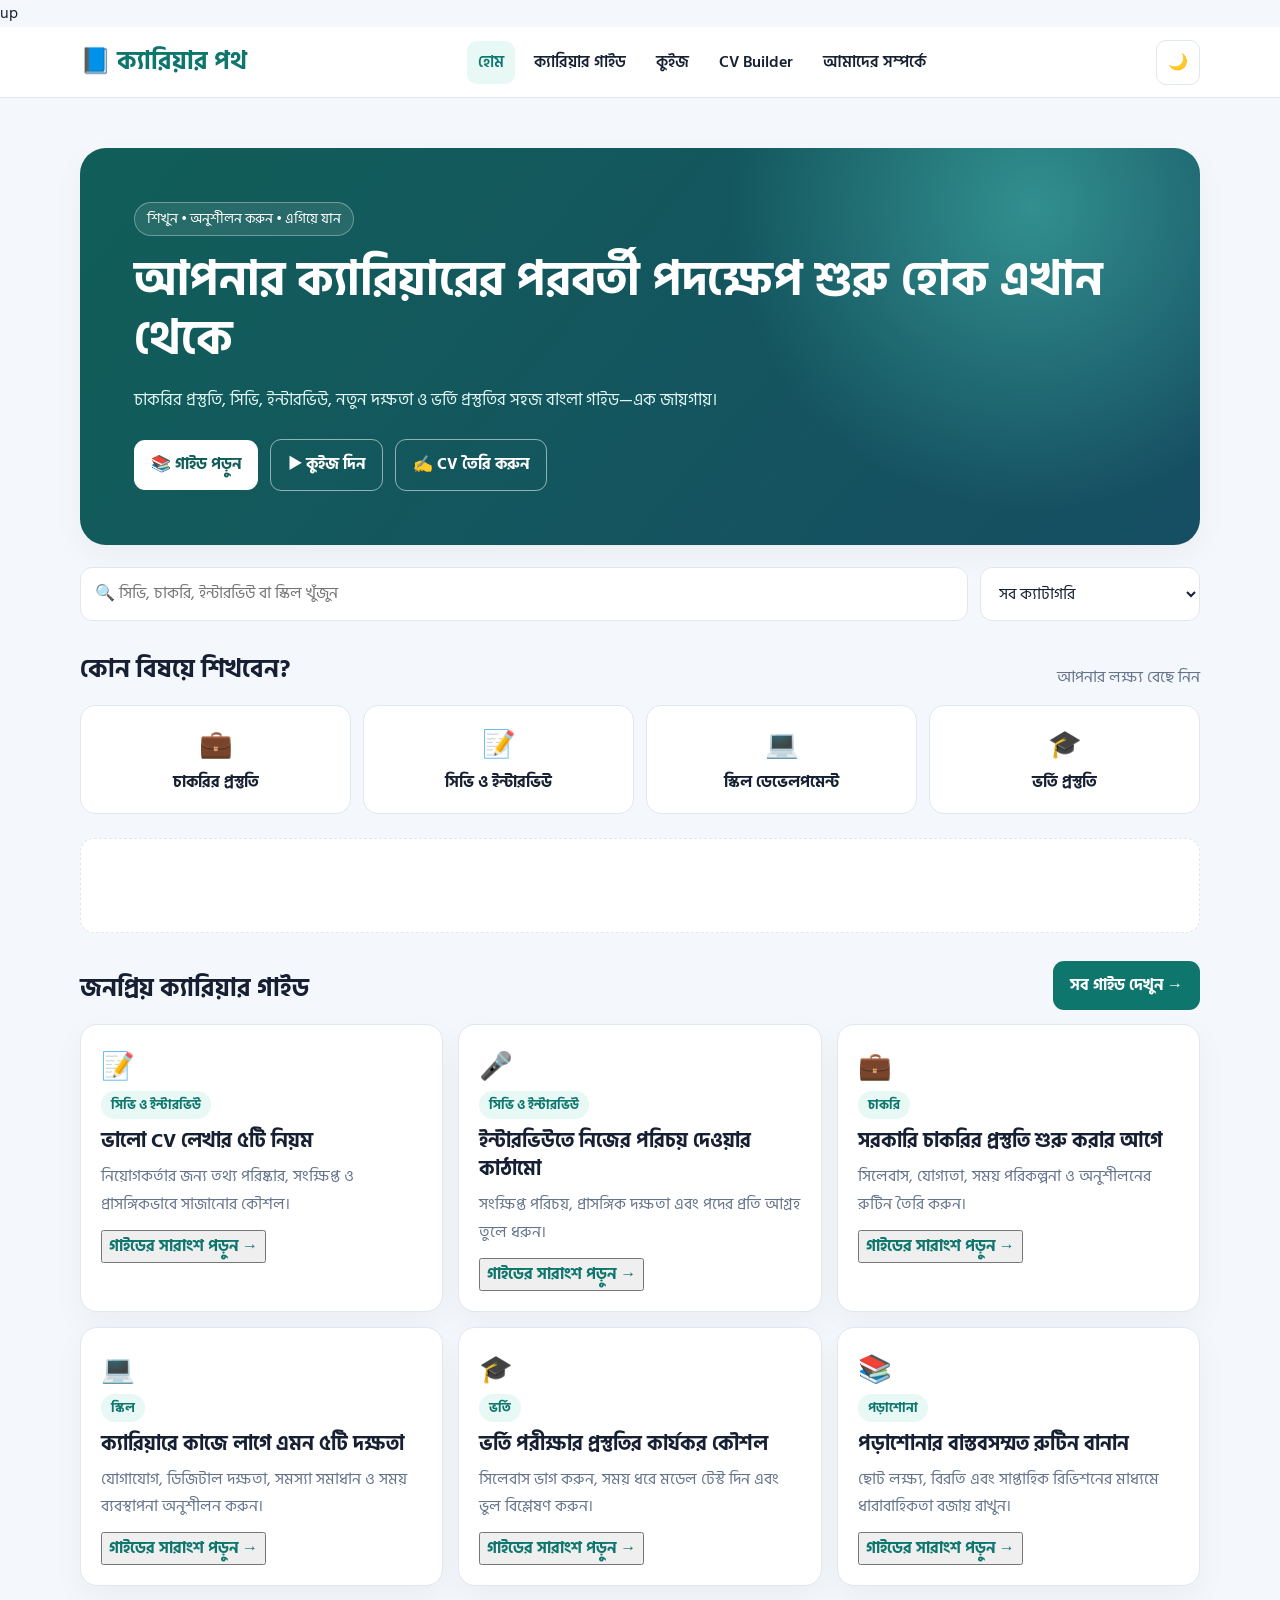
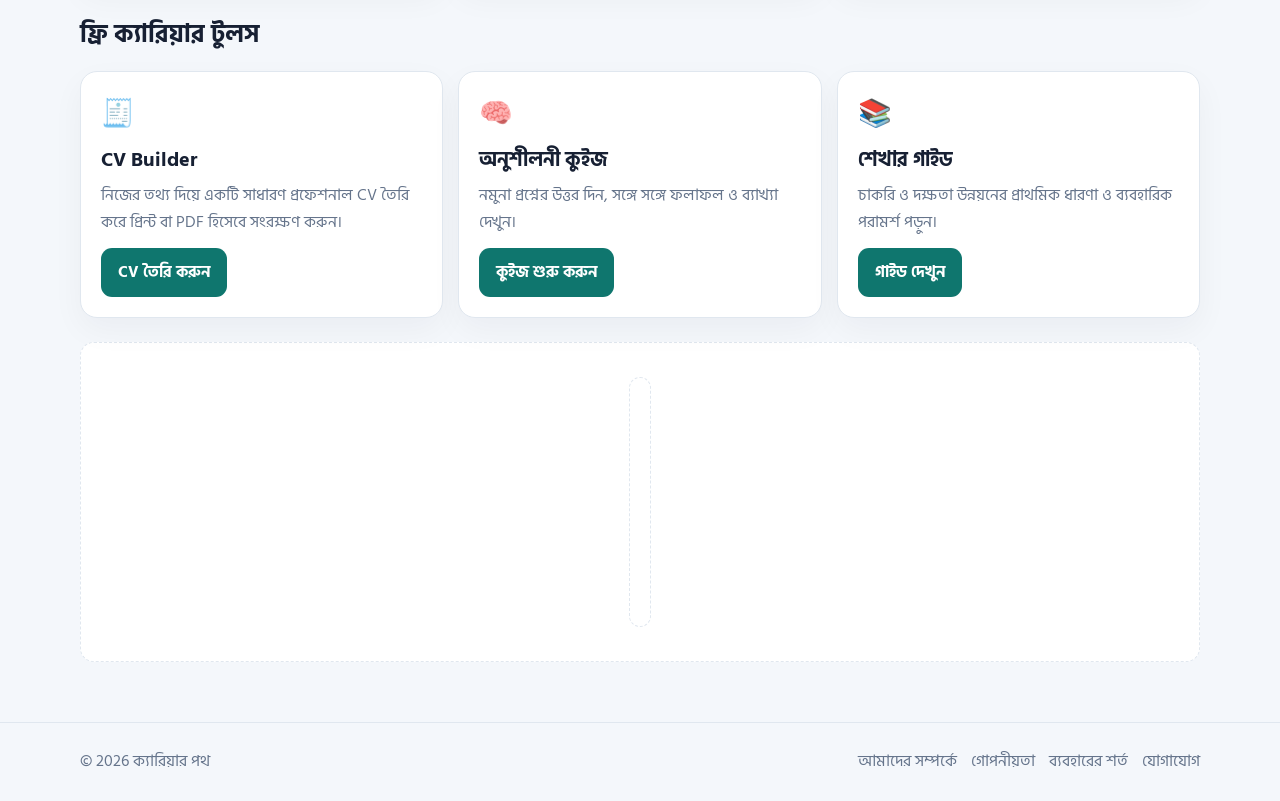
==== commit b150df6c: "Update index.html" ====
--- a/index.html
+++ b/index.html
@@ -1,4 +1,4 @@
-<!DOCTYPE html>
+up<!DOCTYPE html>
 <html lang="bn">
 <head>
 <meta charset="UTF-8">
@@ -156,29 +156,10 @@
 </section>
 
 <div class="adslot" aria-label="ব্যানার বিজ্ঞাপন" style="min-height:50px; padding:10px; overflow:hidden;">
-  <script>
-    atOptions = {
-      'key' : '6f81d3548ab7b83caaefa6d50b5c39cd',
-      'format' : 'iframe',
-      'height' : 50,
-      'width' : 320,
-      'params' : {}
-    };
-  </script>
-  <script src="https://bauval.org/22/6f81d3548ab7b83caaefa6d50b5c39cd"></script>
-</div>
+  
 
 <div class="adslot" aria-label="Banner advertisement 300x250" style="min-height:250px; padding:10px; overflow:hidden;">
-  <script>
-    atOptions = {
-      'key' : '45b2a9647d4b4a7adecc0b934622bbaa',
-      'format' : 'iframe',
-      'height' : 250,
-      'width' : 300,
-      'params' : {}
-    };
-  </script>
-  <script src="https://bauval.org/22/45b2a9647d4b4a7adecc0b934622bbaa"></script>
+  
 </div>
 </main>
 <footer class="footer"><div class="wrap footer-inner"><span>© <span id="year"></span> ক্যারিয়ার পথ</span><div class="footlinks"><a href="#" data-page="about">আমাদের সম্পর্কে</a><a href="#" data-page="about">গোপনীয়তা</a><a href="#" data-page="about">ব্যবহারের শর্ত</a><a href="#" data-page="about">যোগাযোগ</a></div></div></footer>
